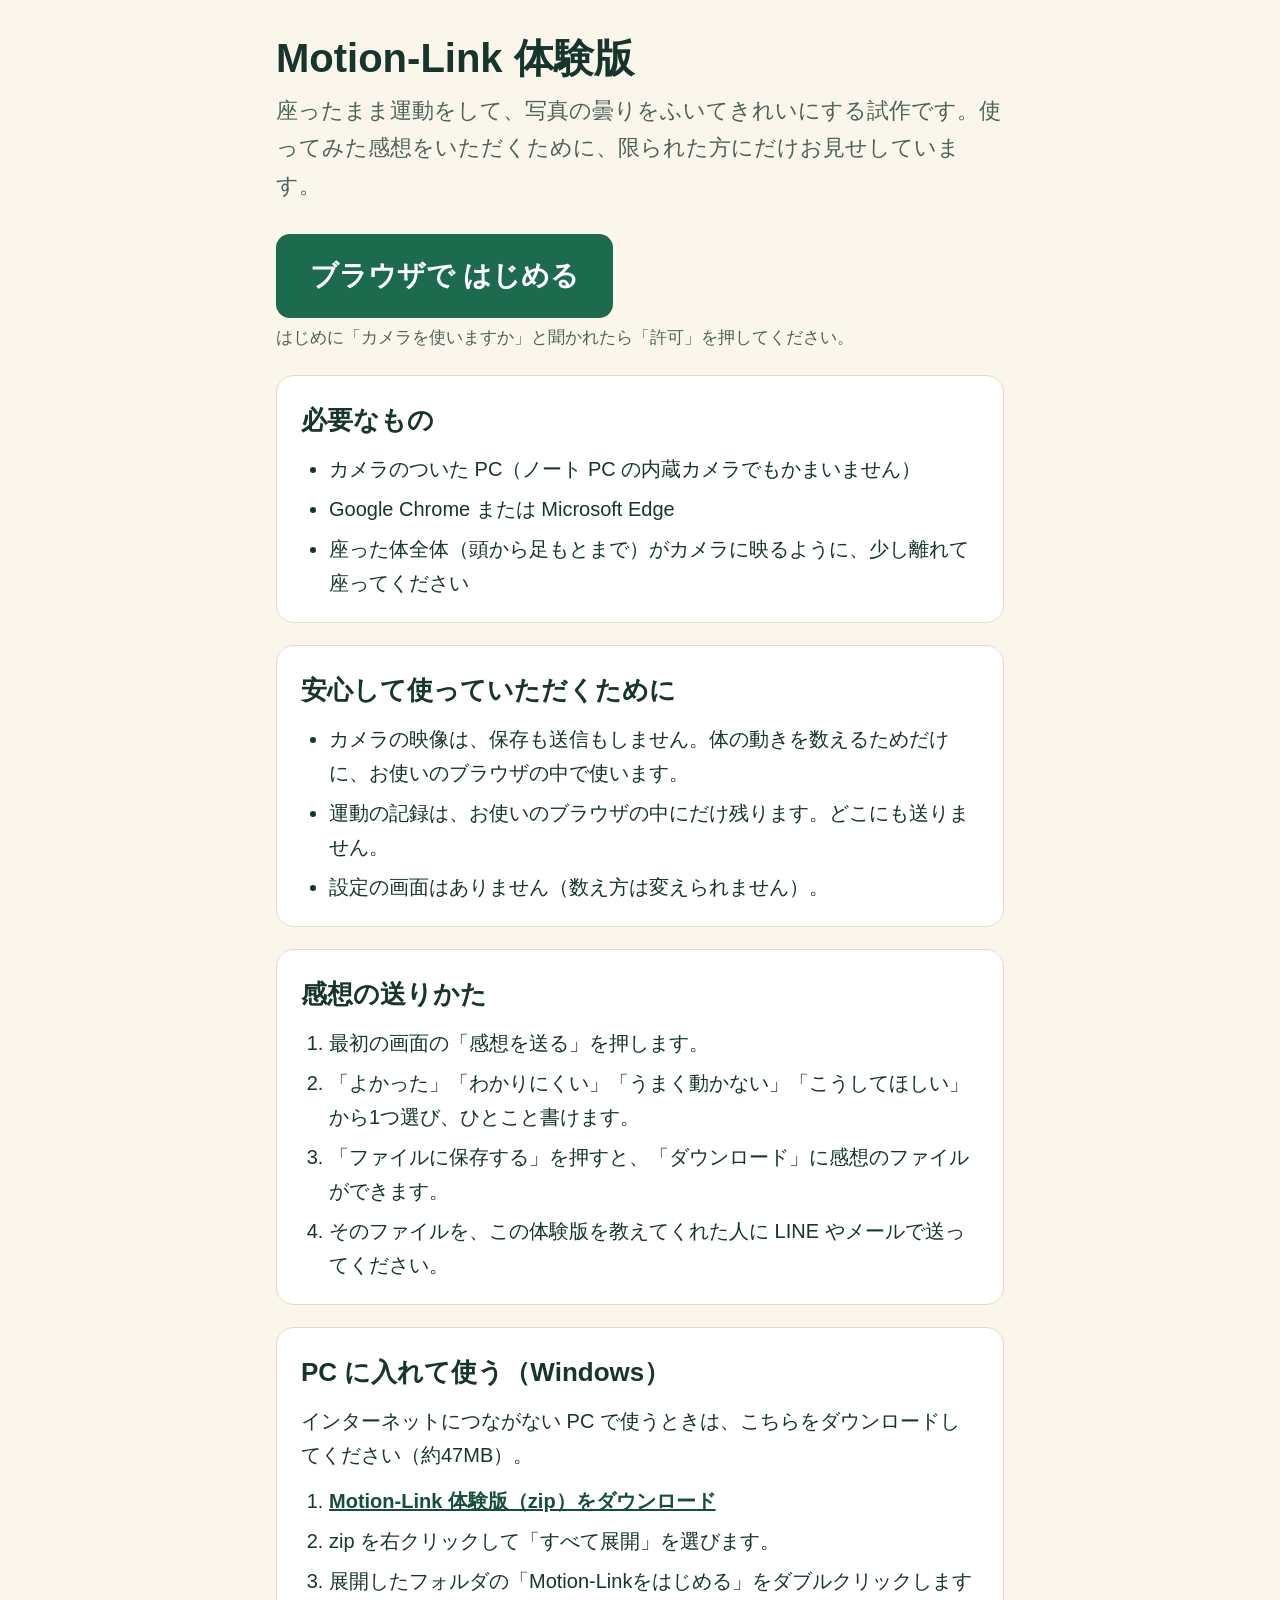
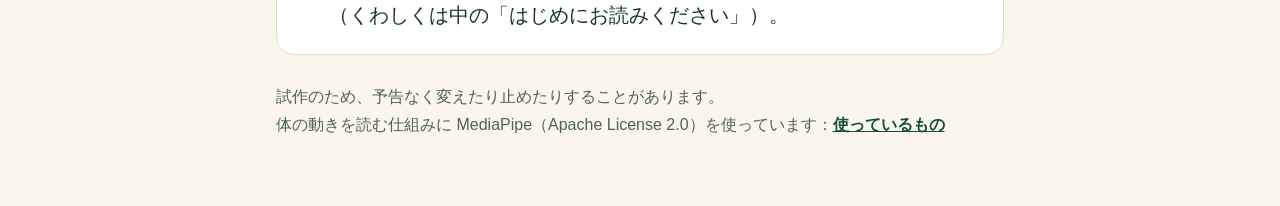
==== index.html @ 21b4b14b "Motion-Link 体験版を、感想をもらう方に見てもらえるように置く - はじめのページ（index.html）と体験版の画面（app/）。app/ は ?trial=1 なしで開いても体験版にな" ====
<!doctype html>
<html lang="ja">
<head>
  <meta charset="utf-8">
  <meta name="viewport" content="width=device-width, initial-scale=1">
  <meta name="theme-color" content="#1d6b4e">
  <title>Motion-Link 体験版</title>
  <link rel="icon" href="app/motion-link.ico">
  <style>
    :root { --ink: #17352d; --muted: #4d625b; --green: #1d6b4e; --green-dark: #154f3a; --paper: #faf6ec; --card: #ffffff; --line: #e4dccb; }
    * { box-sizing: border-box; }
    body { margin: 0; color: var(--ink); background: var(--paper); font-family: "BIZ UDPGothic", "Hiragino Sans", "Yu Gothic UI", "Meiryo", sans-serif; font-size: 20px; line-height: 1.7; }
    main { max-width: 760px; margin: 0 auto; padding: 32px 16px 56px; }
    h1 { margin: 0 0 8px; font-size: 40px; line-height: 1.3; }
    h2 { margin: 0 0 10px; font-size: 26px; }
    p { margin: 0 0 12px; }
    .lead { font-size: 22px; color: var(--muted); }
    .card { margin-top: 22px; padding: 22px 24px; background: var(--card); border: 1px solid var(--line); border-radius: 18px; }
    .start { display: inline-block; margin: 18px 0 6px; padding: 18px 34px; color: #fff; background: var(--green); border-radius: 14px; font-size: 28px; font-weight: 800; text-decoration: none; }
    .start:hover, .start:focus-visible { background: var(--green-dark); }
    .start:focus-visible, a:focus-visible { outline: 4px solid #f4ca47; outline-offset: 3px; }
    ol, ul { margin: 0; padding-left: 1.4em; }
    li + li { margin-top: 6px; }
    a { color: var(--green-dark); font-weight: 700; }
    .note { font-size: 17px; color: var(--muted); }
    footer { margin-top: 28px; font-size: 16px; color: var(--muted); }
  </style>
</head>
<body>
  <main>
    <h1>Motion-Link 体験版</h1>
    <p class="lead">座ったまま運動をして、写真の曇りをふいてきれいにする試作です。使ってみた感想をいただくために、限られた方にだけお見せしています。</p>
    <a class="start" href="app/index.html?trial=1">ブラウザで はじめる</a>
    <p class="note">はじめに「カメラを使いますか」と聞かれたら「許可」を押してください。</p>

    <section class="card" aria-labelledby="need">
      <h2 id="need">必要なもの</h2>
      <ul>
        <li>カメラのついた PC（ノート PC の内蔵カメラでもかまいません）</li>
        <li>Google Chrome または Microsoft Edge</li>
        <li>座った体全体（頭から足もとまで）がカメラに映るように、少し離れて座ってください</li>
      </ul>
    </section>

    <section class="card" aria-labelledby="safe">
      <h2 id="safe">安心して使っていただくために</h2>
      <ul>
        <li>カメラの映像は、保存も送信もしません。体の動きを数えるためだけに、お使いのブラウザの中で使います。</li>
        <li>運動の記録は、お使いのブラウザの中にだけ残ります。どこにも送りません。</li>
        <li>設定の画面はありません（数え方は変えられません）。</li>
      </ul>
    </section>

    <section class="card" aria-labelledby="feedback">
      <h2 id="feedback">感想の送りかた</h2>
      <ol>
        <li>最初の画面の「感想を送る」を押します。</li>
        <li>「よかった」「わかりにくい」「うまく動かない」「こうしてほしい」から1つ選び、ひとこと書けます。</li>
        <li>「ファイルに保存する」を押すと、「ダウンロード」に感想のファイルができます。</li>
        <li>そのファイルを、この体験版を教えてくれた人に LINE やメールで送ってください。</li>
      </ol>
    </section>

    <section class="card" aria-labelledby="offline">
      <h2 id="offline">PC に入れて使う（Windows）</h2>
      <p>インターネットにつながない PC で使うときは、こちらをダウンロードしてください（約47MB）。</p>
      <ol>
        <li><a href="download/Motion-Link-taiken.zip" download>Motion-Link 体験版（zip）をダウンロード</a></li>
        <li>zip を右クリックして「すべて展開」を選びます。</li>
        <li>展開したフォルダの「Motion-Linkをはじめる」をダブルクリックします（くわしくは中の「はじめにお読みください」）。</li>
      </ol>
    </section>

    <footer>
      <p>試作のため、予告なく変えたり止めたりすることがあります。<br>
      体の動きを読む仕組みに MediaPipe（Apache License 2.0）を使っています：<a href="app/THIRD_PARTY_NOTICES.txt">使っているもの</a></p>
    </footer>
  </main>
</body>
</html>
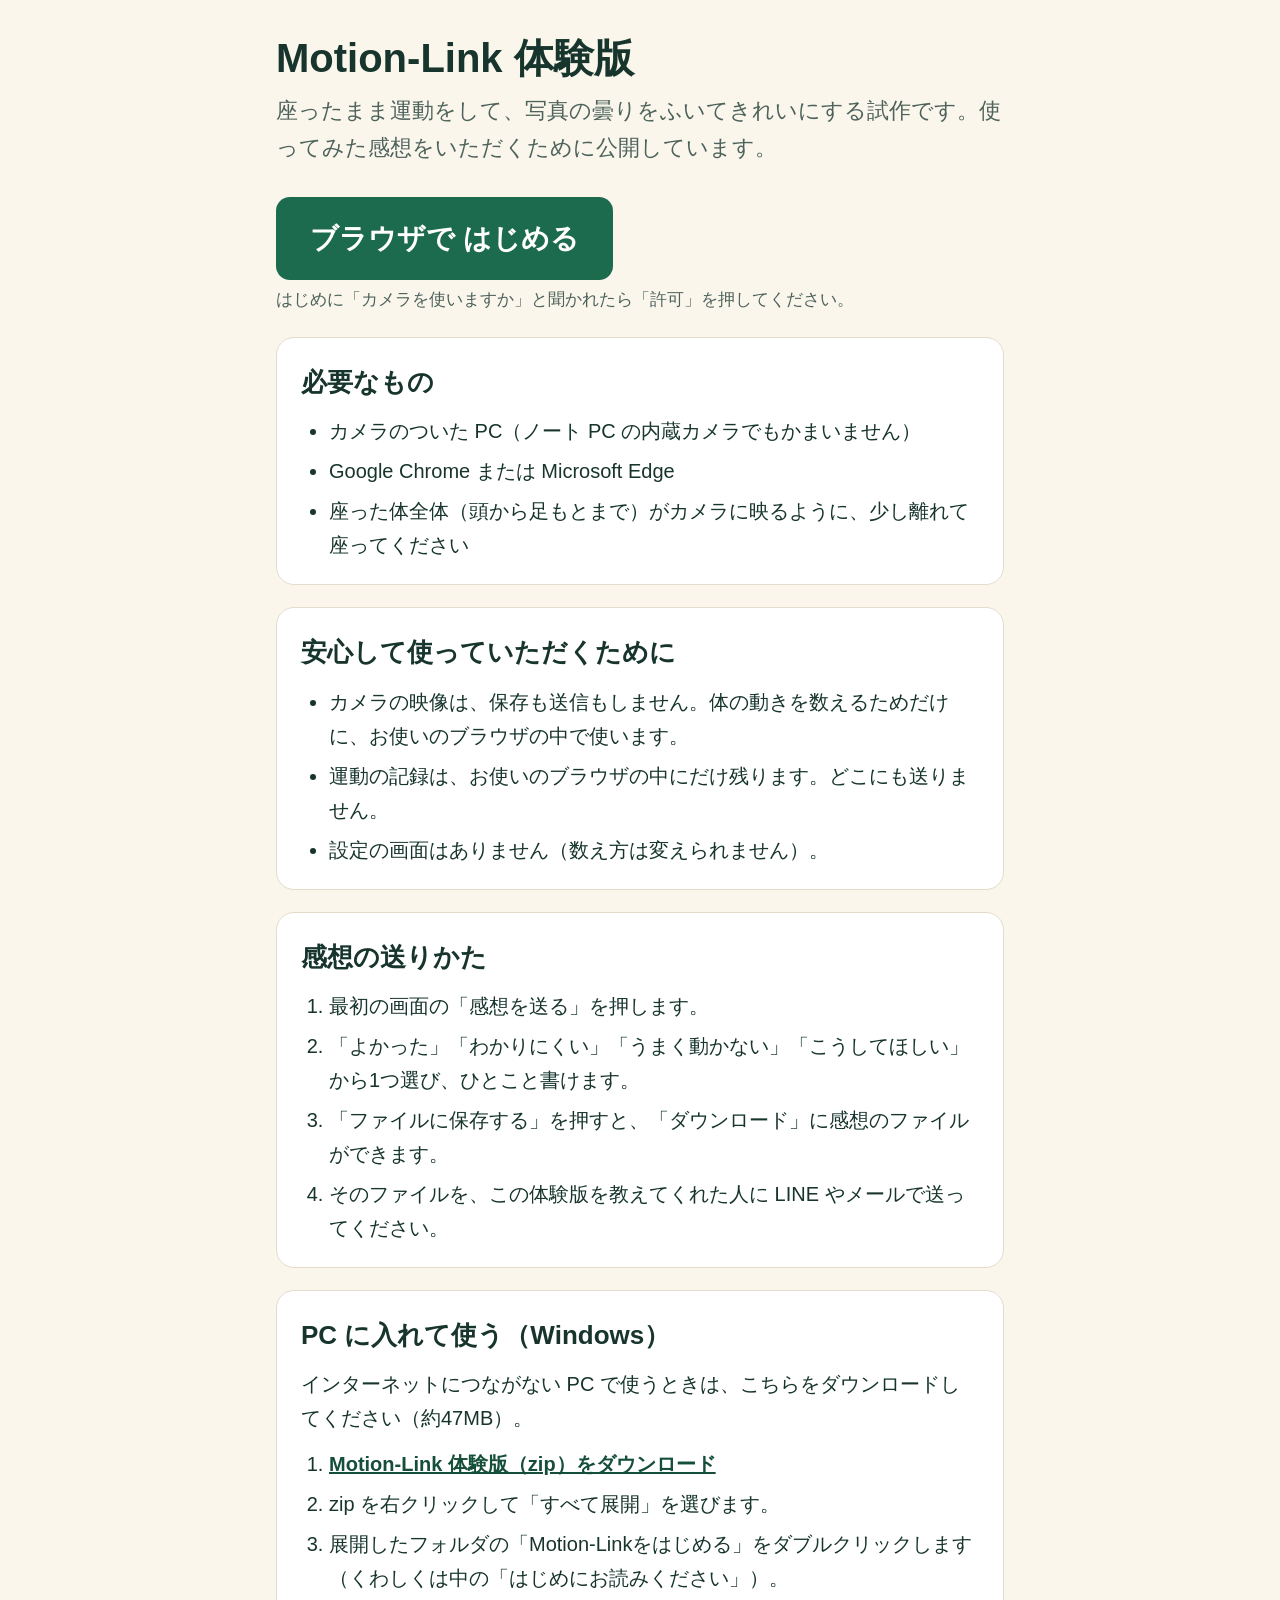
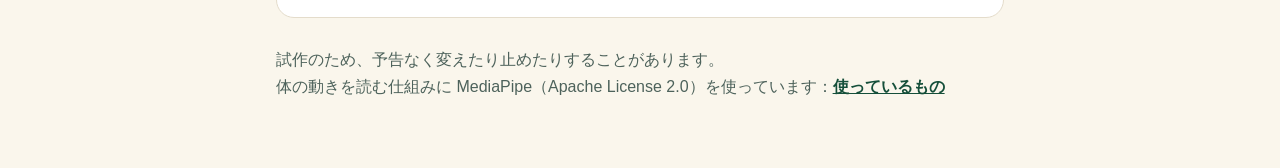
==== commit b6813810: "体験版を公開するので、URL で遊ぶはじめかたを README のいちばん上に書く - ブラウザで遊ぶ：https://yoshihimazinn.github.io/motion-link-taik" ====
--- a/index.html
+++ b/index.html
@@ -29,7 +29,7 @@
 <body>
   <main>
     <h1>Motion-Link 体験版</h1>
-    <p class="lead">座ったまま運動をして、写真の曇りをふいてきれいにする試作です。使ってみた感想をいただくために、限られた方にだけお見せしています。</p>
+    <p class="lead">座ったまま運動をして、写真の曇りをふいてきれいにする試作です。使ってみた感想をいただくために公開しています。</p>
     <a class="start" href="app/index.html?trial=1">ブラウザで はじめる</a>
     <p class="note">はじめに「カメラを使いますか」と聞かれたら「許可」を押してください。</p>
 
